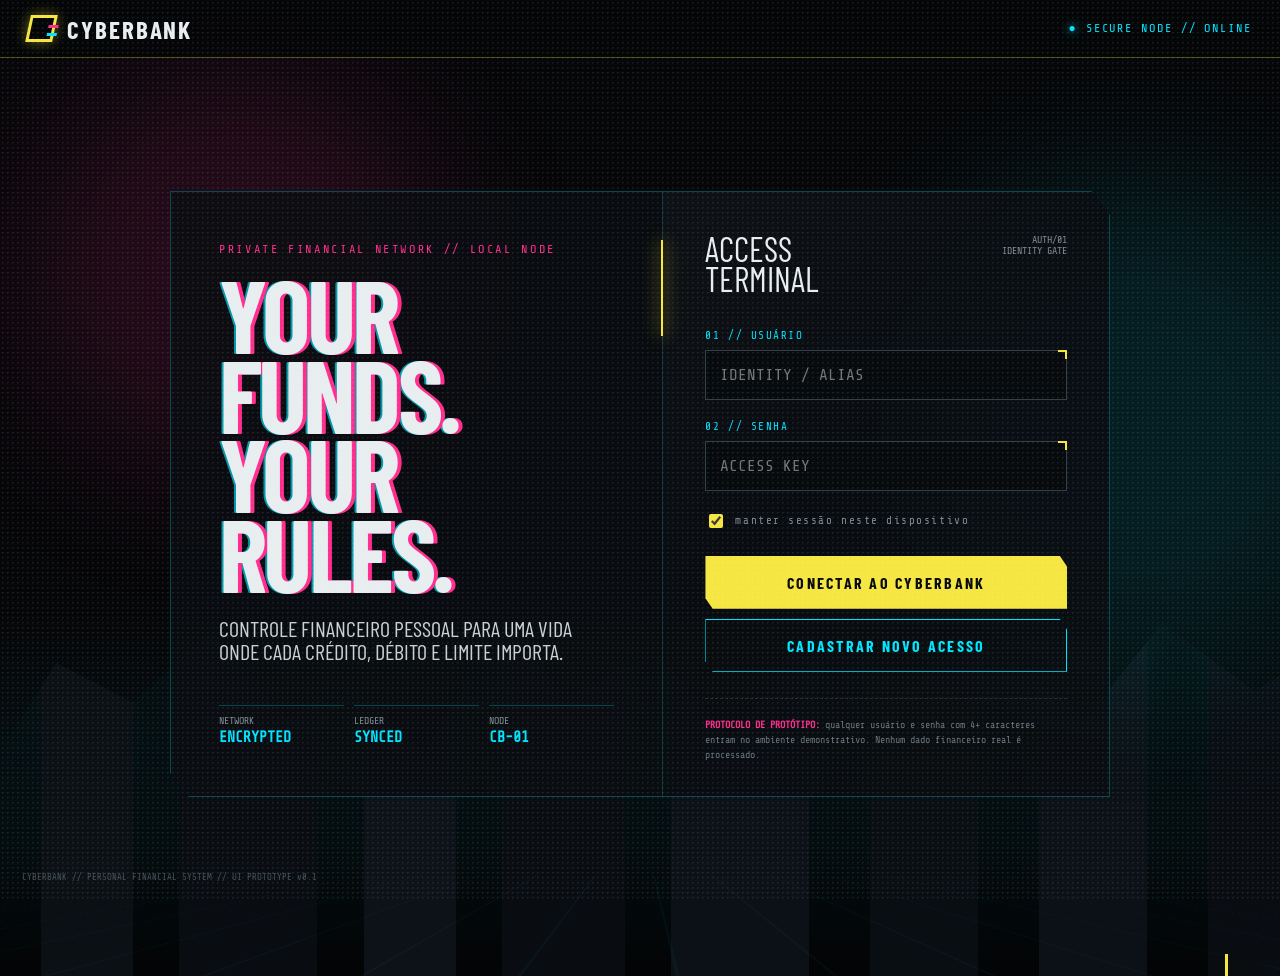
==== docs/prototype/index.html @ fa35d244 "feat(prototype): add CyberBank cyberpunk login UI" ====
<!doctype html>
<html lang="pt-BR">
<head>
  <meta charset="utf-8">
  <meta name="viewport" content="width=device-width,initial-scale=1">
  <title>CYBERBANK // Prototype</title>
  <style>
    @import url('https://fonts.googleapis.com/css2?family=Barlow+Condensed:wght@400;500;600;700&family=Share+Tech+Mono&display=swap');

    :root {
      --bg: #050608;
      --panel: rgba(10, 13, 17, .86);
      --panel-2: rgba(16, 20, 25, .92);
      --ink: #e8edf0;
      --muted: #7e8b92;
      --yellow: #f5e642;
      --cyan: #00e5ff;
      --pink: #ff2d8d;
      --red: #ff3b3b;
      --line: rgba(0,229,255,.28);
      --mono: 'Share Tech Mono', monospace;
      --display: 'Barlow Condensed', sans-serif;
    }

    * { box-sizing: border-box; }
    html, body { margin: 0; min-height: 100%; background: var(--bg); color: var(--ink); }
    body { font-family: var(--display); overflow-x: hidden; }
    button, input { font: inherit; }

    body::before {
      content: '';
      position: fixed; inset: 0; pointer-events: none; z-index: 50;
      background: repeating-linear-gradient(to bottom, rgba(255,255,255,.025) 0, rgba(255,255,255,.025) 1px, transparent 1px, transparent 4px);
      mix-blend-mode: screen; opacity: .35;
    }

    .noise { position: fixed; inset: 0; pointer-events: none; opacity: .08; z-index: 49;
      background-image: radial-gradient(#fff 1px, transparent 1px); background-size: 5px 5px; }

    .screen { min-height: 100vh; position: relative; isolation: isolate; }
    .city {
      position: absolute; inset: auto 0 0; height: 58%; z-index: -2; overflow: hidden;
      background: linear-gradient(to top, rgba(0,229,255,.08), transparent 65%);
    }
    .city::before {
      content: ''; position: absolute; inset: 30% -10% 0;
      background:
        linear-gradient(90deg, transparent 0 3%, #091116 3% 8%, transparent 8% 11%, #0b1015 11% 17%, transparent 17% 20%, #090d12 20% 29%, transparent 29% 32%, #0c1218 32% 38%, transparent 38% 41%, #090d12 41% 49%, transparent 49% 52%, #0c1117 52% 61%, transparent 61% 65%, #090e13 65% 72%, transparent 72% 76%, #0b1116 76% 83%, transparent 83% 87%, #090d12 87% 95%, transparent 95%),
        linear-gradient(to top, #030405, transparent);
      clip-path: polygon(0 38%, 5% 32%, 8% 45%, 12% 21%, 17% 31%, 22% 13%, 27% 35%, 31% 26%, 36% 44%, 41% 9%, 45% 30%, 51% 18%, 56% 40%, 62% 6%, 67% 28%, 73% 16%, 79% 35%, 84% 11%, 90% 28%, 95% 17%, 100% 34%, 100% 100%, 0 100%);
      filter: drop-shadow(0 -10px 22px rgba(0,229,255,.08));
    }
    .city::after {
      content: ''; position: absolute; inset: 42% 0 0;
      background: repeating-linear-gradient(90deg, transparent 0 44px, rgba(0,229,255,.14) 45px, transparent 46px 88px);
      transform: perspective(300px) rotateX(62deg) scale(1.8); transform-origin: bottom;
      opacity: .45;
    }

    .ambient { position: absolute; border-radius: 50%; filter: blur(70px); pointer-events: none; }
    .ambient.a { width: 420px; height: 420px; background: rgba(255,45,141,.12); top: 6%; left: 2%; }
    .ambient.b { width: 500px; height: 500px; background: rgba(0,229,255,.10); right: -8%; top: 18%; }

    .topbar {
      height: 58px; display: flex; align-items: center; justify-content: space-between;
      padding: 0 28px; border-bottom: 1px solid rgba(245,230,66,.32);
      background: rgba(4,6,8,.72); backdrop-filter: blur(12px); letter-spacing: .12em;
    }
    .brand { display:flex; gap:12px; align-items:center; font-weight: 700; font-size: 25px; }
    .brand-mark { width: 27px; height: 27px; border: 3px solid var(--yellow); transform: skew(-12deg); position:relative; box-shadow: 0 0 14px rgba(245,230,66,.4); }
    .brand-mark::after { content:''; position:absolute; width: 10px; height: 3px; background:var(--cyan); right:-6px; bottom:3px; box-shadow: 0 -8px var(--pink); }
    .status { font: 12px var(--mono); color: var(--cyan); }
    .status::before { content:'●'; margin-right:8px; text-shadow:0 0 10px var(--cyan); }

    .login-wrap { min-height: calc(100vh - 58px); display:grid; place-items:center; padding: 44px 20px 90px; }
    .terminal {
      width: min(940px, 100%); display:grid; grid-template-columns: 1.05fr .95fr;
      background: var(--panel); border: 1px solid var(--line); box-shadow: 0 0 0 1px rgba(255,45,141,.08), 0 28px 80px rgba(0,0,0,.65), 0 0 45px rgba(0,229,255,.08);
      clip-path: polygon(0 0, 98% 0, 100% 4%, 100% 100%, 2% 100%, 0 96%);
    }
    .hero { padding: 50px 48px; border-right: 1px solid rgba(0,229,255,.2); position:relative; }
    .hero::after { content:''; position:absolute; right:-1px; top:48px; width:2px; height:96px; background:var(--yellow); box-shadow:0 0 18px var(--yellow); }
    .eyebrow { font: 12px var(--mono); color: var(--pink); letter-spacing:.22em; }
    h1 { font-size: clamp(58px, 8vw, 104px); line-height:.78; margin:18px 0 24px; letter-spacing:-.035em; text-transform:uppercase; text-shadow: 4px 0 var(--pink), -2px 0 rgba(0,229,255,.65); }
    .sub { max-width: 440px; font-size: 22px; line-height:1.05; color:#c7d0d4; text-transform:uppercase; }
    .system-readout { margin-top:42px; display:grid; grid-template-columns:repeat(3,1fr); gap:10px; font:10px var(--mono); color:var(--muted); }
    .readout { border-top:1px solid rgba(0,229,255,.25); padding-top:9px; }
    .readout strong { display:block; color:var(--cyan); font-size:15px; margin-top:3px; }

    .auth { padding: 42px 42px 34px; background: linear-gradient(135deg, rgba(255,255,255,.025), transparent 45%); }
    .auth-head { display:flex; justify-content:space-between; align-items:flex-start; margin-bottom:34px; }
    .auth-title { font-size:34px; text-transform:uppercase; line-height:.9; }
    .auth-code { font:10px var(--mono); color:var(--muted); text-align:right; }
    .field { margin-bottom:20px; }
    label { display:block; font:11px var(--mono); color:var(--cyan); letter-spacing:.14em; margin-bottom:8px; }
    .input-shell { position:relative; }
    input { width:100%; border:1px solid #344149; background:#070a0d; color:#f4f7f8; padding:15px 14px; outline:none; border-radius:0; font:16px var(--mono); transition:.15s; }
    input:focus { border-color:var(--yellow); box-shadow:inset 3px 0 var(--yellow), 0 0 18px rgba(245,230,66,.08); }
    .corner { position:absolute; right:0; top:0; width:9px; height:9px; border-top:2px solid var(--yellow); border-right:2px solid var(--yellow); pointer-events:none; }
    .remember { display:flex; align-items:center; gap:9px; color:var(--muted); font:11px var(--mono); margin:4px 0 25px; }
    .remember input { width:14px; height:14px; accent-color:var(--yellow); }
    .actions { display:grid; gap:10px; }
    .btn { border:1px solid var(--yellow); background:var(--yellow); color:#08090a; padding:16px 18px; text-transform:uppercase; font-weight:700; letter-spacing:.14em; cursor:pointer; clip-path:polygon(0 0, 98% 0, 100% 20%, 100% 100%, 2% 100%, 0 80%); transition:.15s; }
    .btn:hover { box-shadow:0 0 28px rgba(245,230,66,.28); transform:translateX(2px); }
    .btn.secondary { background:transparent; color:var(--cyan); border-color:var(--cyan); }
    .btn.secondary:hover { box-shadow:0 0 22px rgba(0,229,255,.18); }
    .hint { margin-top:26px; padding-top:18px; border-top:1px dashed rgba(255,255,255,.13); font:10px/1.5 var(--mono); color:#67747b; }
    .hint b { color:var(--pink); }

    .view { display:none; min-height: calc(100vh - 58px); padding:38px; }
    .view.active { display:block; }
    .dash-grid { max-width:1200px; margin:auto; display:grid; grid-template-columns: 1fr 1fr 1fr; gap:14px; }
    .panel { background:var(--panel); border:1px solid rgba(0,229,255,.24); padding:22px; position:relative; }
    .panel::before { content:''; position:absolute; left:0; top:0; width:42px; height:2px; background:var(--yellow); }
    .wide { grid-column:span 2; }
    .full { grid-column:1/-1; }
    .panel-title { font:11px var(--mono); color:var(--cyan); letter-spacing:.14em; text-transform:uppercase; }
    .balance { font-size:58px; margin:12px 0 2px; line-height:1; }
    .positive { color:var(--yellow); }
    .muted { color:var(--muted); }
    .metric { display:flex; justify-content:space-between; padding:11px 0; border-bottom:1px solid rgba(255,255,255,.07); font:13px var(--mono); }
    .metric:last-child { border-bottom:0; }
    .nav { display:flex; justify-content:space-between; align-items:center; margin:0 auto 26px; max-width:1200px; }
    .nav h2 { font-size:42px; margin:0; text-transform:uppercase; }
    .nav button { background:none; color:var(--cyan); border:1px solid rgba(0,229,255,.35); padding:9px 13px; cursor:pointer; font:11px var(--mono); }
    .bars { height:120px; display:flex; align-items:end; gap:8px; margin-top:18px; }
    .bar { flex:1; background:linear-gradient(to top, var(--cyan), rgba(0,229,255,.08)); min-height:10px; box-shadow:0 0 12px rgba(0,229,255,.12); }
    .transaction { display:grid; grid-template-columns: 1fr auto auto; gap:16px; padding:12px 0; border-bottom:1px solid rgba(255,255,255,.07); font:12px var(--mono); }

    .register { width:min(560px,100%); margin:40px auto; background:var(--panel); border:1px solid rgba(255,45,141,.4); padding:34px; }
    .register h2 { font-size:46px; margin:0 0 24px; text-transform:uppercase; }
    .notice { margin-bottom:20px; color:var(--muted); font:11px/1.5 var(--mono); }

    .toast { position:fixed; right:20px; bottom:20px; padding:13px 16px; background:#090d10; border-left:3px solid var(--yellow); color:var(--ink); font:11px var(--mono); transform:translateY(100px); transition:.25s; z-index:100; }
    .toast.show { transform:translateY(0); }
    .footer { position:fixed; left:22px; bottom:18px; color:#455157; font:9px var(--mono); z-index:60; }

    @media (max-width: 800px) {
      .terminal { grid-template-columns:1fr; }
      .hero { border-right:0; border-bottom:1px solid rgba(0,229,255,.2); padding:36px 28px; }
      .auth { padding:30px 28px; }
      .dash-grid { grid-template-columns:1fr; }
      .wide, .full { grid-column:auto; }
      .topbar { padding:0 16px; }
      .system-readout { grid-template-columns:1fr 1fr 1fr; }
    }
  </style>
</head>
<body>
  <div class="noise"></div>
  <div class="screen">
    <div class="ambient a"></div><div class="ambient b"></div><div class="city"></div>
    <header class="topbar">
      <div class="brand"><span class="brand-mark"></span>CYBERBANK</div>
      <div class="status">SECURE NODE // ONLINE</div>
    </header>

    <main id="login" class="view active">
      <div class="login-wrap">
        <section class="terminal" aria-label="Acesso ao CyberBank">
          <div class="hero">
            <div class="eyebrow">PRIVATE FINANCIAL NETWORK // LOCAL NODE</div>
            <h1>YOUR<br>FUNDS.<br>YOUR<br>RULES.</h1>
            <div class="sub">Controle financeiro pessoal para uma vida onde cada crédito, débito e limite importa.</div>
            <div class="system-readout">
              <div class="readout">NETWORK<strong>ENCRYPTED</strong></div>
              <div class="readout">LEDGER<strong>SYNCED</strong></div>
              <div class="readout">NODE<strong>CB-01</strong></div>
            </div>
          </div>
          <div class="auth">
            <div class="auth-head">
              <div class="auth-title">Access<br>Terminal</div>
              <div class="auth-code">AUTH/01<br>IDENTITY GATE</div>
            </div>
            <form id="loginForm">
              <div class="field">
                <label for="user">01 // USUÁRIO</label>
                <div class="input-shell"><input id="user" autocomplete="username" placeholder="IDENTITY / ALIAS" required><span class="corner"></span></div>
              </div>
              <div class="field">
                <label for="password">02 // SENHA</label>
                <div class="input-shell"><input id="password" type="password" autocomplete="current-password" placeholder="ACCESS KEY" required><span class="corner"></span></div>
              </div>
              <label class="remember"><input type="checkbox" checked> manter sessão neste dispositivo</label>
              <div class="actions">
                <button class="btn" type="submit">Conectar ao CyberBank</button>
                <button class="btn secondary" type="button" data-go="register">Cadastrar novo acesso</button>
              </div>
              <div class="hint"><b>PROTOCOLO DE PROTÓTIPO:</b> qualquer usuário e senha com 4+ caracteres entram no ambiente demonstrativo. Nenhum dado financeiro real é processado.</div>
            </form>
          </div>
        </section>
      </div>
    </main>

    <main id="register" class="view">
      <div class="register">
        <div class="eyebrow">IDENTITY PROVISIONING // DEMO</div>
        <h2>Create Access</h2>
        <div class="notice">Nesta primeira versão o cadastro é somente uma tela navegável para validar o fluxo. A regra de negócio real será definida na documentação de identidade e autenticação.</div>
        <form id="registerForm">
          <div class="field"><label for="newUser">01 // NOVO USUÁRIO</label><input id="newUser" placeholder="CHOOSE YOUR ALIAS" required></div>
          <div class="field"><label for="newPass">02 // NOVA SENHA</label><input id="newPass" type="password" placeholder="CREATE ACCESS KEY" required></div>
          <div class="field"><label for="newPass2">03 // CONFIRMAÇÃO</label><input id="newPass2" type="password" placeholder="REPEAT ACCESS KEY" required></div>
          <div class="actions"><button class="btn" type="submit">Provisionar identidade</button><button class="btn secondary" type="button" data-go="login">Voltar ao login</button></div>
        </form>
      </div>
    </main>

    <main id="dashboard" class="view">
      <div class="nav"><h2>Overview // 08.2026</h2><button data-go="login">TERMINAR SESSÃO</button></div>
      <div class="dash-grid">
        <section class="panel wide"><div class="panel-title">saldo consolidado</div><div class="balance positive">R$ 18.742,60</div><div class="muted">+ R$ 2.180,40 no mês</div><div class="bars"><span class="bar" style="height:38%"></span><span class="bar" style="height:52%"></span><span class="bar" style="height:44%"></span><span class="bar" style="height:68%"></span><span class="bar" style="height:58%"></span><span class="bar" style="height:82%"></span><span class="bar" style="height:73%"></span><span class="bar" style="height:94%"></span></div></section>
        <section class="panel"><div class="panel-title">cartão principal</div><div class="balance">R$ 7.420</div><div class="muted">limite disponível</div><div class="metric"><span>Fatura atual</span><b>R$ 3.218,42</b></div><div class="metric"><span>Vencimento</span><b>10/09/2026</b></div></section>
        <section class="panel"><div class="panel-title">movimentação</div><div class="metric"><span>Entradas</span><b class="positive">R$ 8.900,00</b></div><div class="metric"><span>Saídas</span><b>R$ 6.719,60</b></div><div class="metric"><span>Investimentos</span><b>R$ 4.500,00</b></div><div class="metric"><span>Comprometido</span><b>R$ 2.140,00</b></div></section>
        <section class="panel wide"><div class="panel-title">últimos movimentos</div>
          <div class="transaction"><span>Supermercado // Crédito</span><span class="muted">26/08</span><b>- R$ 286,42</b></div>
          <div class="transaction"><span>Salário // Entrada</span><span class="muted">25/08</span><b class="positive">+ R$ 8.900,00</b></div>
          <div class="transaction"><span>Combustível // Débito</span><span class="muted">24/08</span><b>- R$ 180,00</b></div>
          <div class="transaction"><span>Cashback // Crédito</span><span class="muted">23/08</span><b class="positive">+ R$ 42,18</b></div>
        </section>
        <section class="panel"><div class="panel-title">sistema</div><div class="metric"><span>Database</span><b class="positive">ONLINE</b></div><div class="metric"><span>Ledger</span><b class="positive">SYNCED</b></div><div class="metric"><span>Security</span><b class="positive">NOMINAL</b></div></section>
      </div>
    </main>

    <div id="toast" class="toast"></div>
    <div class="footer">CYBERBANK // PERSONAL FINANCIAL SYSTEM // UI PROTOTYPE v0.1</div>
  </div>

  <script>
    const views = [...document.querySelectorAll('.view')];
    const toast = document.getElementById('toast');
    function show(viewId) {
      views.forEach(v => v.classList.toggle('active', v.id === viewId));
      window.scrollTo({ top: 0, behavior: 'smooth' });
    }
    function notify(message) {
      toast.textContent = message; toast.classList.add('show');
      setTimeout(() => toast.classList.remove('show'), 2600);
    }
    document.querySelectorAll('[data-go]').forEach(btn => btn.addEventListener('click', () => show(btn.dataset.go)));
    document.getElementById('loginForm').addEventListener('submit', e => {
      e.preventDefault();
      const user = document.getElementById('user').value.trim();
      const pass = document.getElementById('password').value;
      if (user.length < 4 || pass.length < 4) return notify('AUTH ERROR // mínimo de 4 caracteres');
      show('dashboard');
      notify('IDENTITY VERIFIED // acesso concedido');
    });
    document.getElementById('registerForm').addEventListener('submit', e => {
      e.preventDefault();
      const p1 = document.getElementById('newPass').value;
      const p2 = document.getElementById('newPass2').value;
      if (p1.length < 4) return notify('PROVISION ERROR // senha muito curta');
      if (p1 !== p2) return notify('PROVISION ERROR // senhas não conferem');
      document.getElementById('user').value = document.getElementById('newUser').value;
      document.getElementById('password').value = p1;
      show('login');
      notify('IDENTITY PROVISIONED // faça o primeiro acesso');
    });
  </script>
</body>
</html>
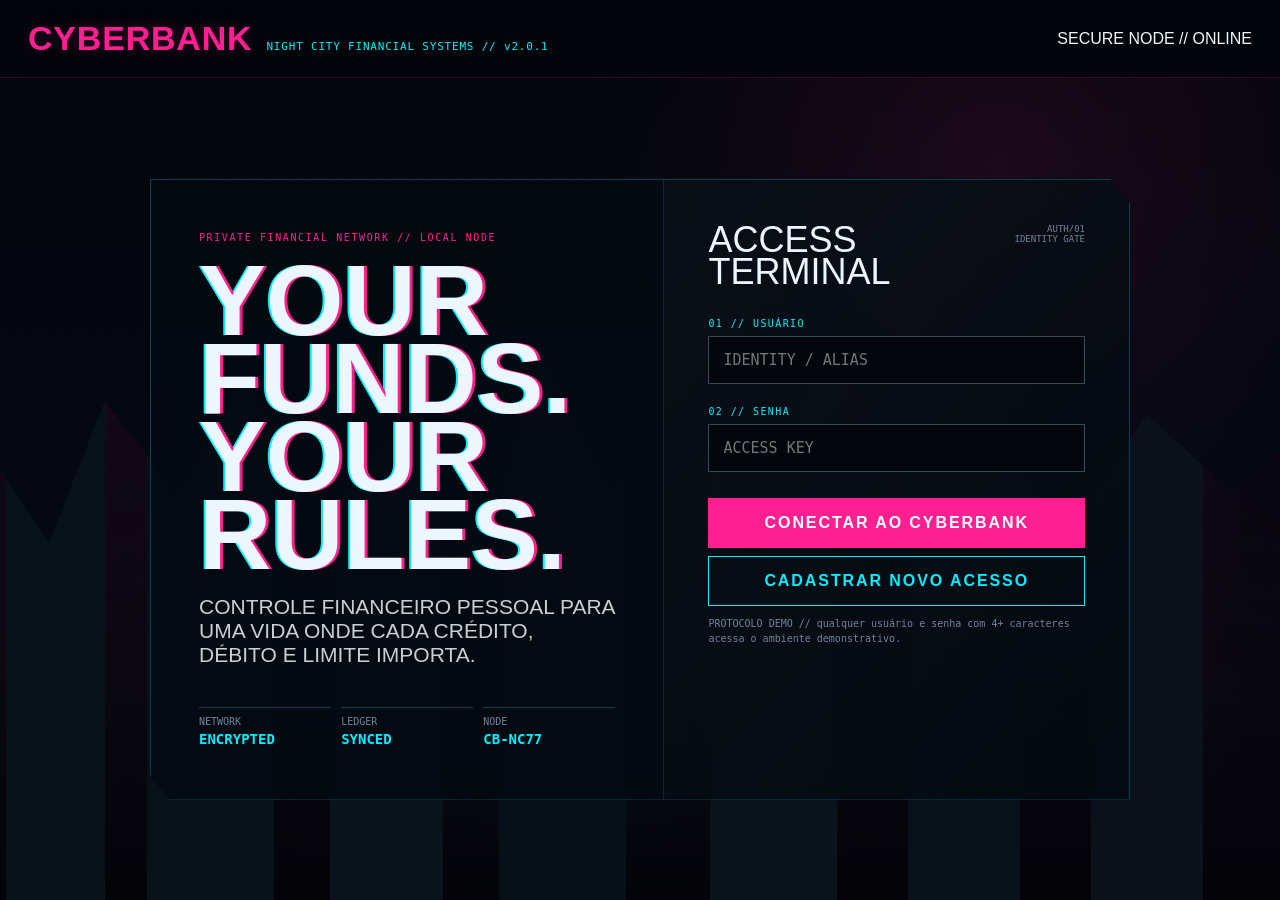
==== commit 3c3407f5: "fix(prototype): open neon HUD dashboard from index" ====
--- a/docs/prototype/index.html
+++ b/docs/prototype/index.html
@@ -1,264 +1,45 @@
 <!doctype html>
 <html lang="pt-BR">
 <head>
-  <meta charset="utf-8">
-  <meta name="viewport" content="width=device-width,initial-scale=1">
-  <title>CYBERBANK // Prototype</title>
-  <style>
-    @import url('https://fonts.googleapis.com/css2?family=Barlow+Condensed:wght@400;500;600;700&family=Share+Tech+Mono&display=swap');
-
-    :root {
-      --bg: #050608;
-      --panel: rgba(10, 13, 17, .86);
-      --panel-2: rgba(16, 20, 25, .92);
-      --ink: #e8edf0;
-      --muted: #7e8b92;
-      --yellow: #f5e642;
-      --cyan: #00e5ff;
-      --pink: #ff2d8d;
-      --red: #ff3b3b;
-      --line: rgba(0,229,255,.28);
-      --mono: 'Share Tech Mono', monospace;
-      --display: 'Barlow Condensed', sans-serif;
-    }
-
-    * { box-sizing: border-box; }
-    html, body { margin: 0; min-height: 100%; background: var(--bg); color: var(--ink); }
-    body { font-family: var(--display); overflow-x: hidden; }
-    button, input { font: inherit; }
-
-    body::before {
-      content: '';
-      position: fixed; inset: 0; pointer-events: none; z-index: 50;
-      background: repeating-linear-gradient(to bottom, rgba(255,255,255,.025) 0, rgba(255,255,255,.025) 1px, transparent 1px, transparent 4px);
-      mix-blend-mode: screen; opacity: .35;
-    }
-
-    .noise { position: fixed; inset: 0; pointer-events: none; opacity: .08; z-index: 49;
-      background-image: radial-gradient(#fff 1px, transparent 1px); background-size: 5px 5px; }
-
-    .screen { min-height: 100vh; position: relative; isolation: isolate; }
-    .city {
-      position: absolute; inset: auto 0 0; height: 58%; z-index: -2; overflow: hidden;
-      background: linear-gradient(to top, rgba(0,229,255,.08), transparent 65%);
-    }
-    .city::before {
-      content: ''; position: absolute; inset: 30% -10% 0;
-      background:
-        linear-gradient(90deg, transparent 0 3%, #091116 3% 8%, transparent 8% 11%, #0b1015 11% 17%, transparent 17% 20%, #090d12 20% 29%, transparent 29% 32%, #0c1218 32% 38%, transparent 38% 41%, #090d12 41% 49%, transparent 49% 52%, #0c1117 52% 61%, transparent 61% 65%, #090e13 65% 72%, transparent 72% 76%, #0b1116 76% 83%, transparent 83% 87%, #090d12 87% 95%, transparent 95%),
-        linear-gradient(to top, #030405, transparent);
-      clip-path: polygon(0 38%, 5% 32%, 8% 45%, 12% 21%, 17% 31%, 22% 13%, 27% 35%, 31% 26%, 36% 44%, 41% 9%, 45% 30%, 51% 18%, 56% 40%, 62% 6%, 67% 28%, 73% 16%, 79% 35%, 84% 11%, 90% 28%, 95% 17%, 100% 34%, 100% 100%, 0 100%);
-      filter: drop-shadow(0 -10px 22px rgba(0,229,255,.08));
-    }
-    .city::after {
-      content: ''; position: absolute; inset: 42% 0 0;
-      background: repeating-linear-gradient(90deg, transparent 0 44px, rgba(0,229,255,.14) 45px, transparent 46px 88px);
-      transform: perspective(300px) rotateX(62deg) scale(1.8); transform-origin: bottom;
-      opacity: .45;
-    }
-
-    .ambient { position: absolute; border-radius: 50%; filter: blur(70px); pointer-events: none; }
-    .ambient.a { width: 420px; height: 420px; background: rgba(255,45,141,.12); top: 6%; left: 2%; }
-    .ambient.b { width: 500px; height: 500px; background: rgba(0,229,255,.10); right: -8%; top: 18%; }
-
-    .topbar {
-      height: 58px; display: flex; align-items: center; justify-content: space-between;
-      padding: 0 28px; border-bottom: 1px solid rgba(245,230,66,.32);
-      background: rgba(4,6,8,.72); backdrop-filter: blur(12px); letter-spacing: .12em;
-    }
-    .brand { display:flex; gap:12px; align-items:center; font-weight: 700; font-size: 25px; }
-    .brand-mark { width: 27px; height: 27px; border: 3px solid var(--yellow); transform: skew(-12deg); position:relative; box-shadow: 0 0 14px rgba(245,230,66,.4); }
-    .brand-mark::after { content:''; position:absolute; width: 10px; height: 3px; background:var(--cyan); right:-6px; bottom:3px; box-shadow: 0 -8px var(--pink); }
-    .status { font: 12px var(--mono); color: var(--cyan); }
-    .status::before { content:'●'; margin-right:8px; text-shadow:0 0 10px var(--cyan); }
-
-    .login-wrap { min-height: calc(100vh - 58px); display:grid; place-items:center; padding: 44px 20px 90px; }
-    .terminal {
-      width: min(940px, 100%); display:grid; grid-template-columns: 1.05fr .95fr;
-      background: var(--panel); border: 1px solid var(--line); box-shadow: 0 0 0 1px rgba(255,45,141,.08), 0 28px 80px rgba(0,0,0,.65), 0 0 45px rgba(0,229,255,.08);
-      clip-path: polygon(0 0, 98% 0, 100% 4%, 100% 100%, 2% 100%, 0 96%);
-    }
-    .hero { padding: 50px 48px; border-right: 1px solid rgba(0,229,255,.2); position:relative; }
-    .hero::after { content:''; position:absolute; right:-1px; top:48px; width:2px; height:96px; background:var(--yellow); box-shadow:0 0 18px var(--yellow); }
-    .eyebrow { font: 12px var(--mono); color: var(--pink); letter-spacing:.22em; }
-    h1 { font-size: clamp(58px, 8vw, 104px); line-height:.78; margin:18px 0 24px; letter-spacing:-.035em; text-transform:uppercase; text-shadow: 4px 0 var(--pink), -2px 0 rgba(0,229,255,.65); }
-    .sub { max-width: 440px; font-size: 22px; line-height:1.05; color:#c7d0d4; text-transform:uppercase; }
-    .system-readout { margin-top:42px; display:grid; grid-template-columns:repeat(3,1fr); gap:10px; font:10px var(--mono); color:var(--muted); }
-    .readout { border-top:1px solid rgba(0,229,255,.25); padding-top:9px; }
-    .readout strong { display:block; color:var(--cyan); font-size:15px; margin-top:3px; }
-
-    .auth { padding: 42px 42px 34px; background: linear-gradient(135deg, rgba(255,255,255,.025), transparent 45%); }
-    .auth-head { display:flex; justify-content:space-between; align-items:flex-start; margin-bottom:34px; }
-    .auth-title { font-size:34px; text-transform:uppercase; line-height:.9; }
-    .auth-code { font:10px var(--mono); color:var(--muted); text-align:right; }
-    .field { margin-bottom:20px; }
-    label { display:block; font:11px var(--mono); color:var(--cyan); letter-spacing:.14em; margin-bottom:8px; }
-    .input-shell { position:relative; }
-    input { width:100%; border:1px solid #344149; background:#070a0d; color:#f4f7f8; padding:15px 14px; outline:none; border-radius:0; font:16px var(--mono); transition:.15s; }
-    input:focus { border-color:var(--yellow); box-shadow:inset 3px 0 var(--yellow), 0 0 18px rgba(245,230,66,.08); }
-    .corner { position:absolute; right:0; top:0; width:9px; height:9px; border-top:2px solid var(--yellow); border-right:2px solid var(--yellow); pointer-events:none; }
-    .remember { display:flex; align-items:center; gap:9px; color:var(--muted); font:11px var(--mono); margin:4px 0 25px; }
-    .remember input { width:14px; height:14px; accent-color:var(--yellow); }
-    .actions { display:grid; gap:10px; }
-    .btn { border:1px solid var(--yellow); background:var(--yellow); color:#08090a; padding:16px 18px; text-transform:uppercase; font-weight:700; letter-spacing:.14em; cursor:pointer; clip-path:polygon(0 0, 98% 0, 100% 20%, 100% 100%, 2% 100%, 0 80%); transition:.15s; }
-    .btn:hover { box-shadow:0 0 28px rgba(245,230,66,.28); transform:translateX(2px); }
-    .btn.secondary { background:transparent; color:var(--cyan); border-color:var(--cyan); }
-    .btn.secondary:hover { box-shadow:0 0 22px rgba(0,229,255,.18); }
-    .hint { margin-top:26px; padding-top:18px; border-top:1px dashed rgba(255,255,255,.13); font:10px/1.5 var(--mono); color:#67747b; }
-    .hint b { color:var(--pink); }
-
-    .view { display:none; min-height: calc(100vh - 58px); padding:38px; }
-    .view.active { display:block; }
-    .dash-grid { max-width:1200px; margin:auto; display:grid; grid-template-columns: 1fr 1fr 1fr; gap:14px; }
-    .panel { background:var(--panel); border:1px solid rgba(0,229,255,.24); padding:22px; position:relative; }
-    .panel::before { content:''; position:absolute; left:0; top:0; width:42px; height:2px; background:var(--yellow); }
-    .wide { grid-column:span 2; }
-    .full { grid-column:1/-1; }
-    .panel-title { font:11px var(--mono); color:var(--cyan); letter-spacing:.14em; text-transform:uppercase; }
-    .balance { font-size:58px; margin:12px 0 2px; line-height:1; }
-    .positive { color:var(--yellow); }
-    .muted { color:var(--muted); }
-    .metric { display:flex; justify-content:space-between; padding:11px 0; border-bottom:1px solid rgba(255,255,255,.07); font:13px var(--mono); }
-    .metric:last-child { border-bottom:0; }
-    .nav { display:flex; justify-content:space-between; align-items:center; margin:0 auto 26px; max-width:1200px; }
-    .nav h2 { font-size:42px; margin:0; text-transform:uppercase; }
-    .nav button { background:none; color:var(--cyan); border:1px solid rgba(0,229,255,.35); padding:9px 13px; cursor:pointer; font:11px var(--mono); }
-    .bars { height:120px; display:flex; align-items:end; gap:8px; margin-top:18px; }
-    .bar { flex:1; background:linear-gradient(to top, var(--cyan), rgba(0,229,255,.08)); min-height:10px; box-shadow:0 0 12px rgba(0,229,255,.12); }
-    .transaction { display:grid; grid-template-columns: 1fr auto auto; gap:16px; padding:12px 0; border-bottom:1px solid rgba(255,255,255,.07); font:12px var(--mono); }
-
-    .register { width:min(560px,100%); margin:40px auto; background:var(--panel); border:1px solid rgba(255,45,141,.4); padding:34px; }
-    .register h2 { font-size:46px; margin:0 0 24px; text-transform:uppercase; }
-    .notice { margin-bottom:20px; color:var(--muted); font:11px/1.5 var(--mono); }
-
-    .toast { position:fixed; right:20px; bottom:20px; padding:13px 16px; background:#090d10; border-left:3px solid var(--yellow); color:var(--ink); font:11px var(--mono); transform:translateY(100px); transition:.25s; z-index:100; }
-    .toast.show { transform:translateY(0); }
-    .footer { position:fixed; left:22px; bottom:18px; color:#455157; font:9px var(--mono); z-index:60; }
-
-    @media (max-width: 800px) {
-      .terminal { grid-template-columns:1fr; }
-      .hero { border-right:0; border-bottom:1px solid rgba(0,229,255,.2); padding:36px 28px; }
-      .auth { padding:30px 28px; }
-      .dash-grid { grid-template-columns:1fr; }
-      .wide, .full { grid-column:auto; }
-      .topbar { padding:0 16px; }
-      .system-readout { grid-template-columns:1fr 1fr 1fr; }
-    }
-  </style>
+<meta charset="utf-8">
+<meta name="viewport" content="width=device-width,initial-scale=1">
+<title>CYBERBANK // Prototype</title>
+<link rel="stylesheet" href="style-v2.css">
+<style>
+#login-shell{min-height:calc(100vh - 78px);display:grid;place-items:center;padding:40px 20px}
+#login-card{width:min(980px,100%);display:grid;grid-template-columns:1.05fr .95fr;background:rgba(5,10,18,.94);border:1px solid rgba(0,240,255,.25);box-shadow:0 30px 100px #000,0 0 35px rgba(0,240,255,.08);clip-path:polygon(0 0,98% 0,100% 4%,100% 100%,2% 100%,0 96%)}
+#login-hero{padding:52px 48px;border-right:1px solid rgba(0,240,255,.15)}
+#login-hero h1{font-size:clamp(58px,8vw,100px);line-height:.78;margin:18px 0 22px;text-transform:uppercase;text-shadow:3px 0 var(--pink),-2px 0 var(--cyan)}
+.login-sub{max-width:430px;color:#c7d0d4;font-size:21px;text-transform:uppercase}
+.readouts{display:grid;grid-template-columns:repeat(3,1fr);gap:10px;margin-top:40px;font:10px var(--mono);color:var(--muted)}
+.readouts div{border-top:1px solid rgba(0,240,255,.25);padding-top:8px}.readouts strong{display:block;color:var(--cyan);font-size:14px;margin-top:4px}
+#auth{padding:44px;background:linear-gradient(135deg,rgba(255,255,255,.025),transparent)}
+.auth-head{display:flex;justify-content:space-between;margin-bottom:30px}.auth-title{font-size:36px;line-height:.9;text-transform:uppercase}.auth-code{font:9px var(--mono);color:var(--muted);text-align:right}
+.field{margin-bottom:18px}.field label{display:block;font:10px var(--mono);color:var(--cyan);letter-spacing:.14em;margin-bottom:7px}.field input{width:100%;padding:14px;background:#03070d;border:1px solid #344b58;color:#fff;font:15px var(--mono);outline:none}.field input:focus{border-color:var(--pink);box-shadow:0 0 16px rgba(255,31,145,.15)}
+.auth-btn{width:100%;padding:15px;margin-top:8px;background:var(--pink);border:1px solid var(--pink);color:#fff;font-weight:700;letter-spacing:.12em;text-transform:uppercase;cursor:pointer}.auth-btn.alt{background:transparent;color:var(--cyan);border-color:var(--cyan)}
+#app{display:none;position:fixed;inset:0;background:#02050a;z-index:20}#app iframe{width:100%;height:100%;border:0}
+#register{display:none;position:fixed;inset:0;z-index:30;place-items:center;background:rgba(2,5,10,.96)}.register-box{width:min(560px,92%);padding:34px;background:var(--panel);border:1px solid var(--pink)}.register-box h2{font-size:44px;margin:10px 0 24px}.register-box input{width:100%;padding:14px;margin:7px 0 15px;background:#03070d;border:1px solid #344b58;color:#fff;font:14px var(--mono)}.notice{font:10px/1.5 var(--mono);color:var(--muted);margin-bottom:18px}
+@media(max-width:800px){#login-card{grid-template-columns:1fr}#login-hero{border-right:0;border-bottom:1px solid rgba(0,240,255,.15);padding:36px 28px}#auth{padding:30px 28px}.readouts{grid-template-columns:1fr 1fr 1fr}}
+</style>
 </head>
 <body>
-  <div class="noise"></div>
-  <div class="screen">
-    <div class="ambient a"></div><div class="ambient b"></div><div class="city"></div>
-    <header class="topbar">
-      <div class="brand"><span class="brand-mark"></span>CYBERBANK</div>
-      <div class="status">SECURE NODE // ONLINE</div>
-    </header>
-
-    <main id="login" class="view active">
-      <div class="login-wrap">
-        <section class="terminal" aria-label="Acesso ao CyberBank">
-          <div class="hero">
-            <div class="eyebrow">PRIVATE FINANCIAL NETWORK // LOCAL NODE</div>
-            <h1>YOUR<br>FUNDS.<br>YOUR<br>RULES.</h1>
-            <div class="sub">Controle financeiro pessoal para uma vida onde cada crédito, débito e limite importa.</div>
-            <div class="system-readout">
-              <div class="readout">NETWORK<strong>ENCRYPTED</strong></div>
-              <div class="readout">LEDGER<strong>SYNCED</strong></div>
-              <div class="readout">NODE<strong>CB-01</strong></div>
-            </div>
-          </div>
-          <div class="auth">
-            <div class="auth-head">
-              <div class="auth-title">Access<br>Terminal</div>
-              <div class="auth-code">AUTH/01<br>IDENTITY GATE</div>
-            </div>
-            <form id="loginForm">
-              <div class="field">
-                <label for="user">01 // USUÁRIO</label>
-                <div class="input-shell"><input id="user" autocomplete="username" placeholder="IDENTITY / ALIAS" required><span class="corner"></span></div>
-              </div>
-              <div class="field">
-                <label for="password">02 // SENHA</label>
-                <div class="input-shell"><input id="password" type="password" autocomplete="current-password" placeholder="ACCESS KEY" required><span class="corner"></span></div>
-              </div>
-              <label class="remember"><input type="checkbox" checked> manter sessão neste dispositivo</label>
-              <div class="actions">
-                <button class="btn" type="submit">Conectar ao CyberBank</button>
-                <button class="btn secondary" type="button" data-go="register">Cadastrar novo acesso</button>
-              </div>
-              <div class="hint"><b>PROTOCOLO DE PROTÓTIPO:</b> qualquer usuário e senha com 4+ caracteres entram no ambiente demonstrativo. Nenhum dado financeiro real é processado.</div>
-            </form>
-          </div>
-        </section>
-      </div>
-    </main>
-
-    <main id="register" class="view">
-      <div class="register">
-        <div class="eyebrow">IDENTITY PROVISIONING // DEMO</div>
-        <h2>Create Access</h2>
-        <div class="notice">Nesta primeira versão o cadastro é somente uma tela navegável para validar o fluxo. A regra de negócio real será definida na documentação de identidade e autenticação.</div>
-        <form id="registerForm">
-          <div class="field"><label for="newUser">01 // NOVO USUÁRIO</label><input id="newUser" placeholder="CHOOSE YOUR ALIAS" required></div>
-          <div class="field"><label for="newPass">02 // NOVA SENHA</label><input id="newPass" type="password" placeholder="CREATE ACCESS KEY" required></div>
-          <div class="field"><label for="newPass2">03 // CONFIRMAÇÃO</label><input id="newPass2" type="password" placeholder="REPEAT ACCESS KEY" required></div>
-          <div class="actions"><button class="btn" type="submit">Provisionar identidade</button><button class="btn secondary" type="button" data-go="login">Voltar ao login</button></div>
-        </form>
-      </div>
-    </main>
-
-    <main id="dashboard" class="view">
-      <div class="nav"><h2>Overview // 08.2026</h2><button data-go="login">TERMINAR SESSÃO</button></div>
-      <div class="dash-grid">
-        <section class="panel wide"><div class="panel-title">saldo consolidado</div><div class="balance positive">R$ 18.742,60</div><div class="muted">+ R$ 2.180,40 no mês</div><div class="bars"><span class="bar" style="height:38%"></span><span class="bar" style="height:52%"></span><span class="bar" style="height:44%"></span><span class="bar" style="height:68%"></span><span class="bar" style="height:58%"></span><span class="bar" style="height:82%"></span><span class="bar" style="height:73%"></span><span class="bar" style="height:94%"></span></div></section>
-        <section class="panel"><div class="panel-title">cartão principal</div><div class="balance">R$ 7.420</div><div class="muted">limite disponível</div><div class="metric"><span>Fatura atual</span><b>R$ 3.218,42</b></div><div class="metric"><span>Vencimento</span><b>10/09/2026</b></div></section>
-        <section class="panel"><div class="panel-title">movimentação</div><div class="metric"><span>Entradas</span><b class="positive">R$ 8.900,00</b></div><div class="metric"><span>Saídas</span><b>R$ 6.719,60</b></div><div class="metric"><span>Investimentos</span><b>R$ 4.500,00</b></div><div class="metric"><span>Comprometido</span><b>R$ 2.140,00</b></div></section>
-        <section class="panel wide"><div class="panel-title">últimos movimentos</div>
-          <div class="transaction"><span>Supermercado // Crédito</span><span class="muted">26/08</span><b>- R$ 286,42</b></div>
-          <div class="transaction"><span>Salário // Entrada</span><span class="muted">25/08</span><b class="positive">+ R$ 8.900,00</b></div>
-          <div class="transaction"><span>Combustível // Débito</span><span class="muted">24/08</span><b>- R$ 180,00</b></div>
-          <div class="transaction"><span>Cashback // Crédito</span><span class="muted">23/08</span><b class="positive">+ R$ 42,18</b></div>
-        </section>
-        <section class="panel"><div class="panel-title">sistema</div><div class="metric"><span>Database</span><b class="positive">ONLINE</b></div><div class="metric"><span>Ledger</span><b class="positive">SYNCED</b></div><div class="metric"><span>Security</span><b class="positive">NOMINAL</b></div></section>
-      </div>
-    </main>
-
-    <div id="toast" class="toast"></div>
-    <div class="footer">CYBERBANK // PERSONAL FINANCIAL SYSTEM // UI PROTOTYPE v0.1</div>
-  </div>
-
-  <script>
-    const views = [...document.querySelectorAll('.view')];
-    const toast = document.getElementById('toast');
-    function show(viewId) {
-      views.forEach(v => v.classList.toggle('active', v.id === viewId));
-      window.scrollTo({ top: 0, behavior: 'smooth' });
-    }
-    function notify(message) {
-      toast.textContent = message; toast.classList.add('show');
-      setTimeout(() => toast.classList.remove('show'), 2600);
-    }
-    document.querySelectorAll('[data-go]').forEach(btn => btn.addEventListener('click', () => show(btn.dataset.go)));
-    document.getElementById('loginForm').addEventListener('submit', e => {
-      e.preventDefault();
-      const user = document.getElementById('user').value.trim();
-      const pass = document.getElementById('password').value;
-      if (user.length < 4 || pass.length < 4) return notify('AUTH ERROR // mínimo de 4 caracteres');
-      show('dashboard');
-      notify('IDENTITY VERIFIED // acesso concedido');
-    });
-    document.getElementById('registerForm').addEventListener('submit', e => {
-      e.preventDefault();
-      const p1 = document.getElementById('newPass').value;
-      const p2 = document.getElementById('newPass2').value;
-      if (p1.length < 4) return notify('PROVISION ERROR // senha muito curta');
-      if (p1 !== p2) return notify('PROVISION ERROR // senhas não conferem');
-      document.getElementById('user').value = document.getElementById('newUser').value;
-      document.getElementById('password').value = p1;
-      show('login');
-      notify('IDENTITY PROVISIONED // faça o primeiro acesso');
-    });
-  </script>
-</body>
-</html>
+<div class="screen">
+  <div class="city"></div>
+  <header class="topbar"><div class="brand"><b>CYBERBANK</b><small>NIGHT CITY FINANCIAL SYSTEMS // v2.0.1</small></div><div class="status">SECURE NODE // ONLINE</div></header>
+  <main id="login-shell">
+    <section id="login-card">
+      <div id="login-hero"><div class="eyebrow">PRIVATE FINANCIAL NETWORK // LOCAL NODE</div><h1>YOUR<br>FUNDS.<br>YOUR<br>RULES.</h1><div class="login-sub">Controle financeiro pessoal para uma vida onde cada crédito, débito e limite importa.</div><div class="readouts"><div>NETWORK<strong>ENCRYPTED</strong></div><div>LEDGER<strong>SYNCED</strong></div><div>NODE<strong>CB-NC77</strong></div></div></div>
+      <div id="auth"><div class="auth-head"><div class="auth-title">Access<br>Terminal</div><div class="auth-code">AUTH/01<br>IDENTITY GATE</div></div><form id="loginForm"><div class="field"><label>01 // USUÁRIO</label><input id="user" placeholder="IDENTITY / ALIAS" required></div><div class="field"><label>02 // SENHA</label><input id="password" type="password" placeholder="ACCESS KEY" required></div><button class="auth-btn">Conectar ao CyberBank</button><button class="auth-btn alt" type="button" id="registerBtn">Cadastrar novo acesso</button><p class="notice">PROTOCOLO DEMO // qualquer usuário e senha com 4+ caracteres acessa o ambiente demonstrativo.</p></form></div>
+    </section>
+  </main>
+  <section id="register"><div class="register-box"><div class="eyebrow">IDENTITY PROVISIONING // DEMO</div><h2>CREATE ACCESS</h2><div class="notice">Cadastro demonstrativo para validar o fluxo. Nenhum dado real é persistido.</div><form id="registerForm"><label>01 // NOVO USUÁRIO</label><input id="newUser" required placeholder="CHOOSE YOUR ALIAS"><label>02 // NOVA SENHA</label><input id="newPass" type="password" required placeholder="CREATE ACCESS KEY"><label>03 // CONFIRMAÇÃO</label><input id="newPass2" type="password" required placeholder="REPEAT ACCESS KEY"><button class="auth-btn">Provisionar identidade</button><button class="auth-btn alt" type="button" id="backBtn">Voltar ao login</button></form></div></section>
+  <section id="app"><iframe src="dashboard-v2.html" title="CyberBank Neon HUD Dashboard"></iframe></section>
+</div>
+<script>
+const login=document.getElementById('login-shell'),reg=document.getElementById('register'),app=document.getElementById('app');
+document.getElementById('loginForm').addEventListener('submit',e=>{e.preventDefault();if(user.value.trim().length<4||password.value.length<4)return alert('AUTH ERROR // mínimo de 4 caracteres');login.style.display='none';app.style.display='block'});
+document.getElementById('registerBtn').onclick=()=>{login.style.display='none';reg.style.display='grid'};
+document.getElementById('backBtn').onclick=()=>{reg.style.display='none';login.style.display='grid'};
+document.getElementById('registerForm').addEventListener('submit',e=>{e.preventDefault();if(newPass.value.length<4||newPass.value!==newPass2.value)return alert('PROVISION ERROR // verifique a senha');user.value=newUser.value;password.value=newPass.value;reg.style.display='none';login.style.display='grid'});
+</script>
+</body></html>
--- a/docs/prototype/style-v2.css
+++ b/docs/prototype/style-v2.css
@@ -0,0 +1 @@
+:root{--bg:#02050a;--panel:rgba(5,10,18,.90);--panel2:rgba(9,14,25,.92);--ink:#ecf6ff;--muted:#71849a;--cyan:#00f0ff;--pink:#ff1f91;--violet:#8a2cff;--gold:#ffb21a;--green:#14ffd0;--red:#ff335c;--line:rgba(0,240,255,.22);--display:'Barlow Condensed',Arial,sans-serif;--mono:'Share Tech Mono',monospace}*{box-sizing:border-box}html,body{margin:0;min-height:100%;background:var(--bg);color:var(--ink)}body{font-family:var(--display);overflow-x:hidden}button,input{font:inherit}.screen{min-height:100vh;position:relative;isolation:isolate;background:radial-gradient(circle at 78% 18%,rgba(255,31,145,.10),transparent 32%),radial-gradient(circle at 45% 80%,rgba(0,240,255,.08),transparent 35%),linear-gradient(180deg,#02050a 0,#040813 55%,#02050a 100%)}.screen:before{content:'';position:fixed;inset:0;pointer-events:none;z-index:50;opacity:.14;background:repeating-linear-gradient(180deg,rgba(255,255,255,.035),rgba(255,255,255,.035) 1px,transparent 1px,transparent 4px)}.screen:after{content:'';position:fixed;inset:0;pointer-events:none;z-index:49;background-image:radial-gradient(rgba(255,255,255,.16) .7px,transparent .7px);background-size:5px 5px;opacity:.04}.city{position:fixed;inset:0;z-index:-2;overflow:hidden;background:linear-gradient(to top,rgba(0,240,255,.07),transparent 45%)}.city:before{content:'';position:absolute;left:-5%;right:-5%;bottom:-5%;height:72%;background:linear-gradient(90deg,transparent 0 5%,#07111a 5% 12%,transparent 12% 15%,#081018 15% 24%,transparent 24% 28%,#09131c 28% 36%,transparent 36% 40%,#071019 40% 49%,transparent 49% 55%,#09131b 55% 64%,transparent 64% 69%,#081019 69% 77%,transparent 77% 82%,#0a111a 82% 90%,transparent 90%),linear-gradient(to top,#010307,transparent);clip-path:polygon(0 34%,4% 25%,8% 38%,12% 16%,17% 30%,22% 11%,27% 34%,33% 19%,38% 43%,43% 8%,48% 29%,53% 15%,58% 40%,63% 6%,69% 29%,74% 13%,80% 37%,86% 18%,92% 30%,100% 15%,100% 100%,0 100%);filter:drop-shadow(0 0 30px rgba(255,31,145,.12))}.city:after{content:'';position:absolute;left:0;right:0;bottom:-14%;height:55%;background:repeating-linear-gradient(90deg,transparent 0 42px,rgba(0,240,255,.10) 43px,transparent 44px 84px);transform:perspective(260px) rotateX(65deg) scale(1.8);transform-origin:bottom;opacity:.35}.topbar{height:78px;display:flex;align-items:center;justify-content:space-between;padding:0 28px;border-bottom:1px solid rgba(255,31,145,.22);background:rgba(1,5,11,.80);backdrop-filter:blur(12px)}.brand{display:flex;align-items:baseline;gap:14px;font-weight:700;letter-spacing:.05em}.brand b{font-size:34px;color:var(--pink);text-shadow:0 0 18px rgba(255,31,145,.28)}.brand small{font:11px var(--mono);color:var(--cyan)}.top-actions{display:flex;align-items:center;gap:14px}.top-action{width:38px;height:34px;border:1px solid rgba(0,240,255,.22);background:rgba(0,10,18,.45);color:var(--cyan);font:14px var(--mono);clip-path:polygon(0 0,92% 0,100% 16%,100% 100%,8% 100%,0 84%)}.layout{display:grid;grid-template-columns:246px 1fr;min-height:calc(100vh - 78px)}.sidebar{border-right:1px solid rgba(0,240,255,.12);background:linear-gradient(180deg,rgba(2,7,14,.86),rgba(2,8,15,.64));padding:20px 14px 18px;display:flex;flex-direction:column}.profile{border:1px solid rgba(255,31,145,.24);padding:14px;margin-bottom:20px;background:linear-gradient(135deg,rgba(255,31,145,.05),transparent)}.profile .name{font-size:17px;font-weight:700}.profile .meta{font:10px/1.6 var(--mono);color:var(--muted);margin-top:5px}.credits{color:var(--cyan);font:12px var(--mono);margin-top:4px}.nav-title{font:10px var(--mono);color:var(--muted);letter-spacing:.16em;margin:4px 8px 10px}.nav-item{display:flex;align-items:center;gap:12px;padding:11px 10px;margin:3px 0;border:1px solid transparent;color:#b4c7d8;font-size:16px;cursor:pointer;clip-path:polygon(0 0,96% 0,100% 18%,100% 82%,96% 100%,0 100%)}.nav-item:hover{background:rgba(0,240,255,.06);color:var(--cyan)}.nav-item.active{border-color:rgba(255,31,145,.34);background:linear-gradient(90deg,rgba(255,31,145,.15),rgba(137,44,255,.08));color:var(--pink);box-shadow:inset 3px 0 var(--pink),0 0 18px rgba(255,31,145,.05)}.side-footer{margin-top:auto;border-top:1px solid rgba(0,240,255,.10);padding-top:14px;color:var(--muted);font:9px var(--mono);line-height:1.6}.side-footer strong{display:block;color:var(--cyan)}.content{padding:20px 20px 26px;min-width:0}.page-head{display:flex;align-items:flex-end;justify-content:space-between;gap:20px;margin-bottom:18px}.page-title h1{margin:0;font-size:46px;line-height:.9;text-transform:uppercase;letter-spacing:.015em}.page-title p{margin:8px 0 0;color:var(--cyan);font:10px var(--mono);letter-spacing:.12em}.status-rack{display:flex;gap:8px;flex-wrap:wrap;justify-content:flex-end}.status-chip{min-width:108px;border:1px solid rgba(0,240,255,.18);padding:8px 10px;background:rgba(0,8,15,.65);font:9px var(--mono);color:var(--muted)}.status-chip strong{display:block;color:var(--cyan);font-size:12px;margin-top:3px}.dash-grid{display:grid;grid-template-columns:repeat(12,minmax(0,1fr));gap:12px}.panel{position:relative;background:linear-gradient(145deg,rgba(8,14,25,.91),rgba(2,8,16,.88));border:1px solid rgba(0,240,255,.18);padding:16px;min-width:0;overflow:hidden;clip-path:polygon(0 0,98% 0,100% 7%,100% 94%,98% 100%,2% 100%,0 93%)}.panel:before{content:'';position:absolute;left:0;top:0;width:58px;height:2px;background:var(--pink);box-shadow:0 0 14px rgba(255,31,145,.45)}.panel:after{content:'';position:absolute;right:0;top:0;width:18px;height:8px;border-top:1px solid rgba(255,31,145,.48);border-right:1px solid rgba(255,31,145,.48)}.span3{grid-column:span 3}.span4{grid-column:span 4}.span5{grid-column:span 5}.span6{grid-column:span 6}.span7{grid-column:span 7}.span8{grid-column:span 8}.span12{grid-column:1/-1}.panel-title{display:flex;align-items:center;justify-content:space-between;font:11px var(--mono);color:var(--pink);letter-spacing:.08em;text-transform:uppercase}.code{color:#58697b;font:8px var(--mono)}.amount{font:30px var(--display);margin-top:13px}.amount.cyan{color:var(--cyan)}.amount.gold{color:var(--gold)}.amount.pink{color:var(--pink)}.subline{margin-top:4px;color:var(--muted);font:9px var(--mono)}.account-grid{display:grid;grid-template-columns:repeat(2,minmax(0,1fr));gap:10px}.account{border-top:1px solid rgba(255,255,255,.08);padding-top:10px}.account .name{font-size:15px}.account .bank{font:9px var(--mono);color:var(--muted)}.chart{height:178px;margin-top:10px;position:relative;background:repeating-linear-gradient(0deg,rgba(0,240,255,.07) 0 1px,transparent 1px 34px),repeating-linear-gradient(90deg,rgba(0,240,255,.05) 0 1px,transparent 1px 55px)}.chart:before,.chart:after{content:'';position:absolute;inset:0;background-size:100% 100%;pointer-events:none}.chart:before{background-image:linear-gradient(165deg,transparent 0 14%,rgba(0,240,255,.9) 14.2% 14.8%,transparent 15% 22%,rgba(0,240,255,.9) 22.2% 22.8%,transparent 23% 35%,rgba(0,240,255,.9) 35.2% 35.8%,transparent 36% 48%,rgba(0,240,255,.9) 48.2% 48.8%,transparent 49% 63%,rgba(0,240,255,.9) 63.2% 63.8%,transparent 64% 78%,rgba(0,240,255,.9) 78.2% 78.8%,transparent 79% 100%);filter:drop-shadow(0 0 5px rgba(0,240,255,.32))}.chart:after{background-image:linear-gradient(170deg,transparent 0 26%,rgba(255,31,145,.9) 26.2% 26.8%,transparent 27% 39%,rgba(255,31,145,.9) 39.2% 39.8%,transparent 40% 54%,rgba(255,31,145,.9) 54.2% 54.8%,transparent 55% 69%,rgba(255,31,145,.9) 69.2% 69.8%,transparent 70% 83%,rgba(255,31,145,.9) 83.2% 83.8%,transparent 84% 100%);filter:drop-shadow(0 0 5px rgba(255,31,145,.30))}.legend{display:flex;gap:18px;margin-top:9px;font:9px var(--mono);color:var(--muted)}.legend i{display:inline-block;width:10px;height:3px;margin-right:6px}.legend .c{background:var(--cyan)}.legend .p{background:var(--pink)}.legend .g{background:var(--gold)}.txn{display:grid;grid-template-columns:28px 1fr auto;align-items:center;gap:10px;padding:10px 0;border-bottom:1px solid rgba(255,255,255,.06)}.txn:last-child{border-bottom:0}.icon{width:28px;height:28px;border:1px solid rgba(0,240,255,.32);display:grid;place-items:center;color:var(--cyan);font:12px var(--mono)}.txn .desc{font-size:14px}.txn small{display:block;color:var(--muted);font:9px var(--mono);margin-top:2px}.txn .credit{color:var(--cyan);font:11px var(--mono)}.txn .debit{color:var(--pink);font:11px var(--mono)}.card{background:linear-gradient(135deg,#28116c,#7a10ad 48%,#38124f);border:1px solid rgba(255,255,255,.12);height:164px;padding:16px;border-radius:10px;box-shadow:0 0 25px rgba(138,44,255,.18);position:relative;overflow:hidden}.card:after{content:'';position:absolute;inset:0;background:linear-gradient(120deg,transparent 0 48%,rgba(255,255,255,.08) 49% 53%,transparent 54%);transform:skewX(-20deg)}.chip{width:32px;height:24px;border-radius:4px;background:#b7b5aa;opacity:.85;margin-top:14px}.card .number{position:absolute;left:16px;bottom:45px;font:11px var(--mono);letter-spacing:.14em}.card .holder{position:absolute;left:16px;bottom:16px;font:9px var(--mono)}.card .visa{position:absolute;right:16px;bottom:14px;font-weight:700}.progress{height:7px;background:#101a26;border:1px solid rgba(255,255,255,.06);margin-top:8px}.progress span{display:block;height:100%;background:linear-gradient(90deg,var(--gold),#ffdb68);box-shadow:0 0 8px rgba(255,178,26,.30)}.goal{margin:12px 0 0}.goal-head{display:flex;justify-content:space-between;gap:10px;font-size:13px}.goal-meta{display:flex;justify-content:space-between;font:9px var(--mono);color:var(--muted);margin-top:4px}.alert{padding:10px 11px;border:1px solid rgba(255,178,26,.17);background:rgba(255,178,26,.05);margin-top:8px}.alert b{display:block;color:var(--gold);font-size:12px}.alert span{display:block;font:9px var(--mono);color:var(--muted);margin-top:3px}.quick{display:grid;grid-template-columns:1fr 1fr;gap:8px;margin-top:10px}.quick button{padding:12px 8px;background:rgba(0,240,255,.03);border:1px solid rgba(0,240,255,.16);color:var(--cyan);font:10px var(--mono);cursor:pointer}.radar{height:150px;border:1px solid rgba(0,240,255,.16);position:relative;display:grid;place-items:center;margin-top:8px;background:radial-gradient(circle,rgba(0,240,255,.11),transparent 58%)}.radar:before,.radar:after{content:'';position:absolute;border:1px solid rgba(0,240,255,.18);border-radius:50%}.radar:before{width:94px;height:94px}.radar:after{width:132px;height:132px}.radar .dot{width:7px;height:7px;background:var(--cyan);box-shadow:0 0 14px var(--cyan);border-radius:50%}.bottom-note{margin-top:12px;color:#51677b;font:9px var(--mono)}.login-wrap{min-height:calc(100vh - 78px);display:grid;place-items:center;padding:40px 20px}.terminal{width:min(1020px,100%);display:grid;grid-template-columns:1.05fr .95fr;background:var(--panel);border:1px solid rgba(0,240,255,.22);box-shadow:0 30px 100px rgba(0,0,0,.6),0 0 30px rgba(0,240,255,.06);clip-path:polygon(0 0,98% 0,100% 4%,100% 100%,2% 100%,0 96%)}.hero{padding:52px 48px;border-right:1px solid rgba(0,240,255,.12)}.eyebrow{font:10px var(--mono);color:var(--pink);letter-spacing:.16em}h1{font-size:clamp(58px,8vw,100px);line-height:.78;margin:18px 0 22px;text-transform:uppercase;text-shadow:3px 0 var(--pink),-2px 0 rgba(0,240,255,.62)}.sub{font-size:20px;color:#c3d1dc;max-width:420px}.readouts{display:grid;grid-template-columns:repeat(3,1fr);gap:10px;margin-top:40px}.readout{padding-top:8px;border-top:1px solid rgba(0,240,255,.2);font:9px var(--mono);color:var(--muted)}.readout strong{display:block;color:var(--cyan);font-size:13px;margin-top:3px}.auth{padding:46px 42px}.auth-title{font-size:38px;line-height:.88;text-transform:uppercase}.field{margin-top:22px}label{display:block;color:var(--cyan);font:10px var(--mono);letter-spacing:.14em;margin-bottom:7px}input{width:100%;padding:14px;background:#03070c;border:1px solid #30414e;color:var(--ink);outline:none;font:14px var(--mono)}input:focus{border-color:var(--pink);box-shadow:inset 3px 0 var(--pink),0 0 16px rgba(255,31,145,.10)}.actions{display:grid;gap:10px;margin-top:24px}.btn{padding:15px;background:var(--pink);border:1px solid var(--pink);color:#08020a;font-weight:700;letter-spacing:.12em;text-transform:uppercase;cursor:pointer;clip-path:polygon(0 0,97% 0,100% 18%,100% 100%,3% 100%,0 80%)}.btn.secondary{background:transparent;color:var(--cyan);border-color:var(--cyan)}.hint{margin-top:22px;padding-top:16px;border-top:1px dashed rgba(255,255,255,.10);font:9px/1.6 var(--mono);color:var(--muted)}.view{display:none}.view.active{display:block}.footer{position:fixed;left:18px;bottom:12px;color:#45596b;font:8px var(--mono);z-index:60}.toast{position:fixed;right:18px;bottom:18px;transform:translateY(100px);transition:.2s;background:#061019;border-left:3px solid var(--pink);padding:12px 14px;font:10px var(--mono);z-index:80}.toast.show{transform:translateY(0)}@media(max-width:1100px){.layout{grid-template-columns:210px 1fr}.span3{grid-column:span 6}.span4,.span5,.span6,.span7,.span8{grid-column:span 12}}@media(max-width:760px){.layout{grid-template-columns:1fr}.sidebar{display:none}.content{padding:14px}.dash-grid{grid-template-columns:1fr}.span3,.span4,.span5,.span6,.span7,.span8,.span12{grid-column:1/-1}.terminal{grid-template-columns:1fr}.hero{border-right:0;border-bottom:1px solid rgba(0,240,255,.12);padding:36px 28px}.auth{padding:34px 28px}.brand b{font-size:25px}.status-rack{display:none}}
